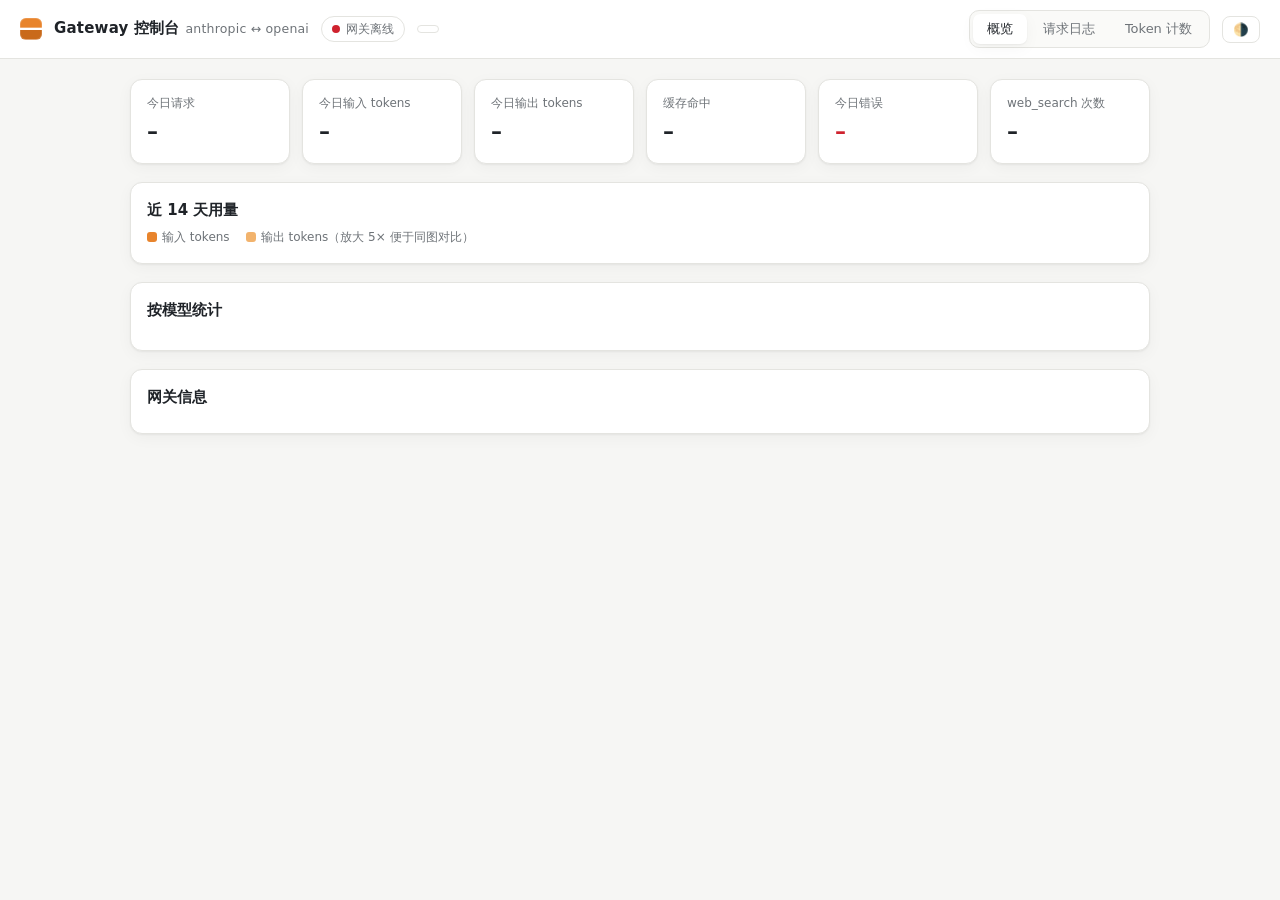
==== ui/index.html @ 0e2ee8fe "claude-openai-gateway: Anthropic/OpenAI protocol gateway with WebUI console" ====
<!doctype html>
<html lang="zh-CN">
<head>
<meta charset="utf-8">
<meta name="viewport" content="width=device-width, initial-scale=1">
<title>Gateway 控制台</title>
<link rel="icon" href="data:image/svg+xml,%3Csvg xmlns='http://www.w3.org/2000/svg' viewBox='0 0 32 32'%3E%3Crect x='3' y='6' width='26' height='8' rx='3' fill='%23e8842c'/%3E%3Crect x='3' y='18' width='26' height='8' rx='3' fill='%23c96a1a'/%3E%3Ccircle cx='8' cy='10' r='1.6' fill='%23fff'/%3E%3Ccircle cx='8' cy='22' r='1.6' fill='%23fff'/%3E%3C/svg%3E">
<style>
  :root {
    --bg: #f6f6f4; --panel: #ffffff; --panel2: #fafaf8; --line: #e4e4e0;
    --text: #1f2328; --muted: #6e7378; --accent: #e8842c; --accent-soft: #fdf1e4;
    --ok: #2da44e; --err: #cf222e; --bar1: #e8842c; --bar2: #f2b36d;
    --shadow: 0 1px 2px rgba(0,0,0,.05), 0 4px 16px rgba(0,0,0,.04);
    --radius: 12px; --mono: ui-monospace, 'Cascadia Code', Consolas, monospace;
  }
  @media (prefers-color-scheme: dark) {
    :root:not([data-theme="light"]) {
      --bg: #17181a; --panel: #1f2124; --panel2: #242629; --line: #33363a;
      --text: #e8eaed; --muted: #9aa0a6; --accent: #f0953f; --accent-soft: #3a2c1c;
      --ok: #4cc26b; --err: #f47067; --bar1: #f0953f; --bar2: #6b4a25;
      --shadow: 0 1px 2px rgba(0,0,0,.4), 0 4px 16px rgba(0,0,0,.3);
    }
  }
  :root[data-theme="dark"] {
    --bg: #17181a; --panel: #1f2124; --panel2: #242629; --line: #33363a;
    --text: #e8eaed; --muted: #9aa0a6; --accent: #f0953f; --accent-soft: #3a2c1c;
    --ok: #4cc26b; --err: #f47067; --bar1: #f0953f; --bar2: #6b4a25;
    --shadow: 0 1px 2px rgba(0,0,0,.4), 0 4px 16px rgba(0,0,0,.3);
  }
  * { box-sizing: border-box; }
  body {
    margin: 0; background: var(--bg); color: var(--text);
    font: 14px/1.55 system-ui, 'Segoe UI', 'Microsoft YaHei', sans-serif;
    -webkit-font-smoothing: antialiased;
  }
  header.top {
    display: flex; align-items: center; gap: 12px;
    padding: 10px 20px; border-bottom: 1px solid var(--line);
    background: var(--panel); position: sticky; top: 0; z-index: 10;
  }
  .logo { width: 22px; height: 22px; border-radius: 6px; flex: none;
    background:
      linear-gradient(var(--accent) 0 0) 0 0 / 100% 44% no-repeat,
      linear-gradient(#c96a1a 0 0) 0 100% / 100% 44% no-repeat;
    box-shadow: inset 0 0 0 1px rgba(255,255,255,.15);
  }
  .brand { font-weight: 650; font-size: 15px; letter-spacing: .2px; }
  .brand small { color: var(--muted); font-weight: 400; margin-left: 6px; }
  .pill {
    display: inline-flex; align-items: center; gap: 6px;
    font-size: 12px; color: var(--muted);
    border: 1px solid var(--line); border-radius: 99px; padding: 3px 10px;
  }
  .pill .dot { width: 8px; height: 8px; border-radius: 50%; background: var(--err); }
  .pill.up .dot { background: var(--ok); box-shadow: 0 0 0 3px color-mix(in srgb, var(--ok) 20%, transparent); }
  .spacer { flex: 1; }
  button.ghost {
    border: 1px solid var(--line); background: var(--panel); color: var(--text);
    border-radius: 8px; padding: 5px 10px; font-size: 12.5px; cursor: pointer;
  }
  button.ghost:hover { background: var(--panel2); }
  nav.seg {
    display: flex; gap: 2px; background: var(--panel2); border: 1px solid var(--line);
    border-radius: 10px; padding: 3px;
  }
  nav.seg button {
    border: 0; background: transparent; color: var(--muted); font: inherit; font-size: 13px;
    padding: 5px 14px; border-radius: 7px; cursor: pointer;
  }
  nav.seg button.on { background: var(--panel); color: var(--text); box-shadow: var(--shadow); font-weight: 550; }
  main { max-width: 1060px; margin: 0 auto; padding: 20px; }
  section.view { display: none; }
  section.view.on { display: block; }
  h2 { font-size: 15px; margin: 0 0 12px; }
  .cards { display: grid; grid-template-columns: repeat(auto-fit, minmax(150px, 1fr)); gap: 12px; margin-bottom: 18px; }
  .card { background: var(--panel); border: 1px solid var(--line); border-radius: var(--radius); padding: 14px 16px; box-shadow: var(--shadow); }
  .card .k { font-size: 12px; color: var(--muted); }
  .card .v { font-size: 22px; font-weight: 650; margin-top: 2px; font-variant-numeric: tabular-nums; }
  .card .v small { font-size: 12px; color: var(--muted); font-weight: 400; }
  .card.warn .v { color: var(--err); }
  .panel { background: var(--panel); border: 1px solid var(--line); border-radius: var(--radius); padding: 16px; box-shadow: var(--shadow); margin-bottom: 18px; }
  table { width: 100%; border-collapse: collapse; font-size: 13px; }
  th { text-align: left; color: var(--muted); font-weight: 500; font-size: 12px; padding: 6px 8px; border-bottom: 1px solid var(--line); white-space: nowrap; }
  td { padding: 7px 8px; border-bottom: 1px solid color-mix(in srgb, var(--line) 55%, transparent); font-variant-numeric: tabular-nums; vertical-align: middle; }
  tr:last-child td { border-bottom: 0; }
  td.num, th.num { text-align: right; }
  code.mono { font-family: var(--mono); font-size: 12px; }
  .muted { color: var(--muted); }
  .bar-cell { position: relative; min-width: 160px; }
  .bar-cell .bar { height: 6px; border-radius: 4px; background: var(--bar1); opacity: .85; min-width: 2px; }
  .badge { display: inline-block; font-size: 11px; border-radius: 6px; padding: 1px 7px; font-family: var(--mono); }
  .badge.ok { color: var(--ok); background: color-mix(in srgb, var(--ok) 12%, transparent); }
  .badge.err { color: var(--err); background: color-mix(in srgb, var(--err) 12%, transparent); }
  .badge.dim { color: var(--muted); background: var(--panel2); }
  .row { display: flex; align-items: center; gap: 10px; flex-wrap: wrap; margin-bottom: 12px; }
  .row .grow { flex: 1; }
  label.chk { display: inline-flex; align-items: center; gap: 6px; font-size: 12.5px; color: var(--muted); cursor: pointer; }
  select { font: inherit; font-size: 12.5px; background: var(--panel); color: var(--text); border: 1px solid var(--line); border-radius: 8px; padding: 4px 8px; }
  button.danger { border-color: color-mix(in srgb, var(--err) 40%, var(--line)); color: var(--err); }
  textarea {
    width: 100%; min-height: 110px; resize: vertical;
    background: var(--panel2); color: var(--text); border: 1px solid var(--line);
    border-radius: 10px; padding: 10px 12px; font: 13px/1.6 var(--mono);
  }
  textarea:focus { outline: 2px solid color-mix(in srgb, var(--accent) 45%, transparent); border-color: transparent; }
  .fld { margin-bottom: 12px; }
  .fld .cap { font-size: 12.5px; color: var(--muted); margin-bottom: 5px; display: flex; justify-content: space-between; }
  .result { display: flex; gap: 12px; flex-wrap: wrap; margin-top: 4px; }
  .result .card { flex: 1; min-width: 130px; }
  .note { font-size: 12px; color: var(--muted); }
  .empty { color: var(--muted); text-align: center; padding: 28px 0; font-size: 13px; }
  .chart svg { display: block; width: 100%; height: 150px; }
  .legend { display: flex; gap: 16px; font-size: 12px; color: var(--muted); margin-top: 6px; }
  .legend i { display: inline-block; width: 10px; height: 10px; border-radius: 3px; margin-right: 5px; vertical-align: -1px; }
  .spin { display: inline-block; width: 12px; height: 12px; border: 2px solid var(--line); border-top-color: var(--accent); border-radius: 50%; animation: r .8s linear infinite; vertical-align: -2px; }
  @keyframes r { to { transform: rotate(360deg); } }
  .flash { animation: f .5s ease; }
  @keyframes f { from { background: var(--accent-soft); } }
  @media (max-width: 640px) { header.top { flex-wrap: wrap; } main { padding: 12px; } }
</style>
</head>
<body>
<header class="top">
  <span class="logo" aria-hidden="true"></span>
  <span class="brand">Gateway 控制台<small>anthropic ↔ openai</small></span>
  <span class="pill" id="pill"><span class="dot"></span><span id="pillText">连接中…</span></span>
  <span class="pill" id="upstreamPill" title="上游服务" hidden></span>
  <span class="spacer"></span>
  <nav class="seg" id="tabs" aria-label="导航">
    <button data-view="overview" class="on">概览</button>
    <button data-view="logs">请求日志</button>
    <button data-view="counter">Token 计数</button>
  </nav>
  <button class="ghost" id="themeBtn" title="切换主题">🌗</button>
</header>

<main>
  <!-- ================= 概览 ================= -->
  <section class="view on" id="view-overview">
    <div class="cards" id="cards">
      <div class="card"><div class="k">今日请求</div><div class="v" id="c-req">–</div></div>
      <div class="card"><div class="k">今日输入 tokens</div><div class="v" id="c-in">–</div></div>
      <div class="card"><div class="k">今日输出 tokens</div><div class="v" id="c-out">–</div></div>
      <div class="card"><div class="k">缓存命中 <small id="c-cache-sub"></small></div><div class="v" id="c-cache">–</div></div>
      <div class="card warn"><div class="k">今日错误</div><div class="v" id="c-err">–</div></div>
      <div class="card"><div class="k">web_search 次数</div><div class="v" id="c-search">–</div></div>
    </div>

    <div class="panel chart">
      <div class="row" style="margin-bottom:4px">
        <h2 style="margin:0">近 14 天用量</h2>
        <span class="grow"></span>
        <span class="note" id="winNote"></span>
      </div>
      <div id="chart"></div>
      <div class="legend">
        <span><i style="background:var(--bar1)"></i>输入 tokens</span>
        <span><i style="background:var(--bar2)"></i>输出 tokens（放大 5× 便于同图对比）</span>
      </div>
    </div>

    <div class="panel">
      <h2>按模型统计</h2>
      <div id="modelTable"></div>
    </div>

    <div class="panel">
      <div class="row" style="margin-bottom:0">
        <h2 style="margin:0">网关信息</h2>
        <span class="grow"></span>
        <span class="note" id="uptime"></span>
      </div>
      <p class="note" id="info" style="margin:8px 0 0"></p>
    </div>
  </section>

  <!-- ================= 日志 ================= -->
  <section class="view" id="view-logs">
    <div class="panel">
      <div class="row">
        <h2 style="margin:0">请求日志</h2>
        <span class="note" id="logNote"></span>
        <span class="grow"></span>
        <label class="chk"><input type="checkbox" id="autoRefresh" checked> 自动刷新</label>
        <select id="logLimit" title="条数">
          <option value="50">50 条</option>
          <option value="100" selected>100 条</option>
          <option value="300">300 条</option>
        </select>
        <button class="ghost danger" id="clearBtn">清空日志</button>
      </div>
      <div id="logTable"></div>
    </div>
  </section>

  <!-- ================= Token 计数 ================= -->
  <section class="view" id="view-counter">
    <div class="panel">
      <h2>Token 计数器</h2>
      <p class="note" style="margin-top:-6px">使用网关的 <code class="mono">/v1/messages/count_tokens</code> 估算（中文约 1 字/token，英文约 3.8 字符/token；Claude Code 会把工具 schema 一并计入）。</p>
      <div class="fld">
        <div class="cap"><span>系统提示（可选）</span><span id="sysChars" class="muted"></span></div>
        <textarea id="sysText" placeholder="system prompt…"></textarea>
      </div>
      <div class="fld">
        <div class="cap"><span>对话 / 文本内容</span><span id="msgChars" class="muted"></span></div>
        <textarea id="msgText" placeholder="粘贴要估算的内容…" style="min-height:160px"></textarea>
      </div>
      <div class="result" id="counterResult">
        <div class="card"><div class="k">估算 tokens</div><div class="v" id="t-total">–</div></div>
        <div class="card"><div class="k">字符数</div><div class="v" id="t-chars">–</div></div>
        <div class="card"><div class="k">其中中日韩字符</div><div class="v" id="t-cjk">–</div></div>
        <div class="card"><div class="k">折合英文单词 ≈</div><div class="v" id="t-words">–</div></div>
      </div>
    </div>
  </section>
</main>

<script>
const $ = (s) => document.querySelector(s);
const fmt = (n) => {
  if (n == null) return '–';
  if (n >= 1e8) return (n / 1e8).toFixed(2) + ' 亿';
  if (n >= 1e4) return (n / 1e4).toFixed(1) + ' 万';
  return n.toLocaleString('en-US');
};
const esc = (s) => String(s ?? '').replace(/[&<>"]/g, (c) => ({'&':'&amp;','<':'&lt;','>':'&gt;','"':'&quot;'}[c]));
const escAttr = esc;

// ---- 主题：自动 -> 浅色 -> 深色 循环，记忆在 localStorage ----
const themeBtn = $('#themeBtn');
const THEME_KEY = 'gw-theme';
function applyTheme(t) {
  if (t === 'auto') delete document.documentElement.dataset.theme;
  else document.documentElement.dataset.theme = t;
  themeBtn.textContent = t === 'auto' ? '🌗' : t === 'light' ? '☀️' : '🌙';
  localStorage.setItem(THEME_KEY, t);
}
applyTheme(localStorage.getItem(THEME_KEY) || 'auto');
themeBtn.onclick = () => {
  const cur = localStorage.getItem(THEME_KEY) || 'auto';
  applyTheme(cur === 'auto' ? 'light' : cur === 'light' ? 'dark' : 'auto');
};

// ---- Tab 切换 ----
let activeView = 'overview';
$('#tabs').addEventListener('click', (e) => {
  const btn = e.target.closest('button[data-view]');
  if (!btn) return;
  activeView = btn.dataset.view;
  for (const b of $('#tabs').querySelectorAll('button')) b.classList.toggle('on', b === btn);
  for (const v of document.querySelectorAll('section.view')) v.classList.toggle('on', v.id === 'view-' + activeView);
  refreshAll();
});

// ---- 健康状态 ----
async function pollHealth() {
  try {
    const r = await fetch('/health');
    const h = await r.json();
    $('#pill').classList.add('up');
    $('#pillText').textContent = '网关运行中 · :' + location.port;
    const up = $('#upstreamPill');
    up.hidden = false;
    up.textContent = '上游 ' + String(h.upstream).replace(/^https?:\/\//, '');
    up.title = `上游模型缓存 ${h.upstreamModelsCached} 个 · web_search ${h.webSearch ? '开' : '关'}`;
  } catch {
    $('#pill').classList.remove('up');
    $('#pillText').textContent = '网关离线';
    $('#upstreamPill').hidden = true;
  }
}
setInterval(pollHealth, 10000);
pollHealth();

// ---- 概览 ----
let lastStats = null;
async function loadStats() {
  try {
    const r = await fetch('/admin/stats');
    lastStats = await r.json();
    renderOverview();
  } catch { /* 网关离线时保留旧数据 */ }
}

function renderOverview() {
  const s = lastStats;
  if (!s) return;
  $('#c-req').textContent = fmt(s.today.requests);
  $('#c-in').textContent = fmt(s.today.input);
  $('#c-out').textContent = fmt(s.today.output);
  const cachePct = s.today.input ? Math.round(100 * s.today.cached / s.today.input) : 0;
  $('#c-cache').innerHTML = cachePct + '<small>%</small>';
  $('#c-cache-sub').textContent = fmt(s.today.cached) + ' tok';
  $('#c-err').textContent = fmt(s.today.errors);
  $('#c-search').textContent = fmt(s.today.searches);
  $('#winNote').textContent = `统计窗口：最近 ${s.retentionHours} 小时（窗口内共 ${fmt(s.total.requests)} 次请求）`;
  $('#uptime').textContent = `运行 ${Math.floor(s.uptimeSec / 3600)}h ${Math.floor(s.uptimeSec % 3600 / 60)}m`;
  $('#info').innerHTML =
    `模型路由 default=<code class="mono">${escAttr(s.models.default)}</code> · big=<code class="mono">${escAttr(s.models.big)}</code> · ` +
    `think=<code class="mono">${escAttr(s.models.think)}</code> · 上游 <code class="mono">${escAttr(s.upstream)}</code> · ` +
    `web_search ${s.webSearch ? '开启' : '关闭'}；日志每 ${s.retentionHours} 小时自动清理。`;

  // 按模型表格
  const rows = s.byModel || [];
  const maxTok = Math.max(1, ...rows.map((m) => m.input + m.output));
  $('#modelTable').innerHTML = rows.length ? `<table>
    <thead><tr><th>模型</th><th class="num">请求</th><th class="num">输入 tok</th><th class="num">输出 tok</th><th class="num">错误</th><th style="width:26%">占比</th></tr></thead>
    <tbody>${rows.map((m) => `<tr>
      <td><code class="mono">${escAttr(m.model)}</code></td>
      <td class="num">${fmt(m.requests)}</td>
      <td class="num">${fmt(m.input)}</td>
      <td class="num">${fmt(m.output)}</td>
      <td class="num">${m.errors ? `<span class="badge err">${m.errors}</span>` : '<span class="muted">0</span>'}</td>
      <td class="bar-cell"><div class="bar" style="width:${Math.max(2, 100 * (m.input + m.output) / maxTok).toFixed(1)}%"></div></td>
    </tr>`).join('')}</tbody></table>` : '<div class="empty">还没有请求记录 — 通过 Claude Code / 桌面端发一条消息试试</div>';

  renderChart(s.daily || []);
}

function renderChart(daily) {
  const W = 900, H = 150, padL = 8, padB = 20, gap = 6;
  const n = Math.max(daily.length, 1);
  const bw = (W - padL * 2 - gap * (n - 1)) / n;
  const maxV = Math.max(1, ...daily.map((d) => d.input + d.output * 5));
  let bars = '', labels = '';
  daily.forEach((d, i) => {
    const x = padL + i * (bw + gap);
    const hIn = (d.input / maxV) * (H - padB);
    const hOut = (d.output * 5 / maxV) * (H - padB); // 输出放大 5x
    const yIn = H - padB - hIn, yOut = yIn - hOut;
    if (d.input) bars += `<rect x="${x}" y="${yIn}" width="${bw}" height="${Math.max(hIn, 1)}" rx="2.5" fill="var(--bar1)"><title>${d.day} 输入 ${fmt(d.input)} tok / ${d.requests} 次请求</title></rect>`;
    if (d.output) bars += `<rect x="${x}" y="${yOut}" width="${bw}" height="${Math.max(hOut, 1)}" rx="2.5" fill="var(--bar2)"><title>${d.day} 输出 ${fmt(d.output)} tok</title></rect>`;
    labels += `<text x="${x + bw / 2}" y="${H - 6}" font-size="10" fill="var(--muted)" text-anchor="middle">${d.day.slice(5)}</text>`;
  });
  $('#chart').innerHTML = `<svg viewBox="0 0 ${W} ${H}" preserveAspectRatio="none" style="height:150px">${bars}${labels}</svg>`;
}

// ---- 日志 ----
async function loadLogs() {
  const limit = Number($('#logLimit').value);
  try {
    const r = await fetch('/admin/logs?limit=' + limit);
    const data = await r.json();
    renderLogs(data.entries || [], data.retentionHours);
  } catch { /* ignore */ }
}

function renderLogs(entries, retentionHours) {
  $('#logNote').textContent = `保留 ${retentionHours} 小时 · 显示最近 ${entries.length} 条`;
  if (!entries.length) {
    $('#logTable').innerHTML = '<div class="empty">暂无日志</div>';
    return;
  }
  $('#logTable').innerHTML = `<table>
    <thead><tr><th>时间</th><th>类型</th><th>模型</th><th class="num">输入</th><th class="num">输出</th><th class="num">缓存</th><th class="num">耗时</th><th>状态</th></tr></thead>
    <tbody>${entries.map((e) => {
      const t = new Date(e.ts);
      const time = `${String(t.getHours()).padStart(2, '0')}:${String(t.getMinutes()).padStart(2, '0')}:${String(t.getSeconds()).padStart(2, '0')}`;
      const u = e.usage || {};
      const err = e.status >= 400;
      const status = err
        ? `<span class="badge err" title="${escAttr(e.error || '')}">${e.status}</span>`
        : `<span class="badge ok">200</span>`;
      const model = e.route === 'count_tokens'
        ? '<span class="muted">—</span>'
        : `<code class="mono" title="${escAttr(e.model || '')} → ${escAttr(e.resolved || '')}">${escAttr(shortModel(e.resolved || e.model))}</code>`;
      const tags = [
        e.stream ? '流式' : '非流',
        e.thinking ? 'think' : '',
        e.tools ? `${e.tools} 工具` : '',
        e.searches ? `${e.searches}×搜索` : '',
      ].filter(Boolean).join(' · ');
      return `<tr class="flash">
        <td class="mono" style="font-family:var(--mono);font-size:12px">${time}</td>
        <td><span class="badge dim">${escAttr(e.route || 'messages')}</span></td>
        <td>${model}${tags ? `<div class="muted" style="font-size:11px">${escAttr(tags)}</div>` : ''}</td>
        <td class="num">${fmt(u.in)}</td>
        <td class="num">${fmt(u.out)}</td>
        <td class="num">${u.cached ? fmt(u.cached) : '<span class="muted">0</span>'}</td>
        <td class="num">${e.durationMs != null ? (e.durationMs >= 1000 ? (e.durationMs / 1000).toFixed(1) + 's' : e.durationMs + 'ms') : '–'}</td>
        <td>${status}</td>
      </tr>`;
    }).join('')}</tbody></table>`;
}

function shortModel(id) {
  if (!id) return '';
  return id.length > 34 ? id.slice(0, 16) + '…' + id.slice(-14) : id;
}

$('#clearBtn').onclick = async () => {
  if (!confirm('清空全部请求日志？（内存 + 磁盘文件）')) return;
  await fetch('/admin/logs/clear', { method: 'POST' });
  loadLogs(); loadStats();
};

// ---- Token 计数器 ----
const CJK_RE = /[\u2e80-\u9fff\uf900-\ufaff\uff00-\uffef\u3040-\u30ff\uac00-\ud7af]/g;
let counterTimer = null;
function scheduleCount() {
  clearTimeout(counterTimer);
  counterTimer = setTimeout(countTokens, 350);
  const sys = $('#sysText').value, msg = $('#msgText').value;
  $('#sysChars').textContent = sys.length + ' 字符';
  $('#msgChars').textContent = msg.length + ' 字符';
  const all = sys + msg;
  const cjk = (all.match(CJK_RE) || []).length;
  $('#t-chars').textContent = all.length.toLocaleString();
  $('#t-cjk').textContent = cjk.toLocaleString();
  $('#t-words').textContent = Math.ceil((all.length - cjk) / 5).toLocaleString();
}
async function countTokens() {
  const sys = $('#sysText').value.trim();
  const msg = $('#msgText').value;
  if (!sys && !msg.trim()) { $('#t-total').textContent = '0'; return; }
  try {
    const r = await fetch('/v1/messages/count_tokens', {
      method: 'POST',
      headers: { 'content-type': 'application/json' },
      body: JSON.stringify({
        ...(sys ? { system: sys } : {}),
        messages: [{ role: 'user', content: msg || '.' }],
      }),
    });
    const data = await r.json();
    $('#t-total').textContent = fmt(data.input_tokens);
  } catch { $('#t-total').textContent = '–'; }
}
$('#sysText').addEventListener('input', scheduleCount);
$('#msgText').addEventListener('input', scheduleCount);

// ---- 刷新调度 ----
let refreshTimer = null;
function refreshAll() {
  if (activeView === 'overview') loadStats();
  if (activeView === 'logs') loadLogs();
}
function restartAuto() {
  clearInterval(refreshTimer);
  refreshTimer = setInterval(() => {
    if (document.hidden) return;
    if (activeView === 'logs' && $('#autoRefresh').checked) loadLogs();
    if (activeView === 'overview') loadStats();
  }, 5000);
}
$('#autoRefresh').addEventListener('change', () => $('#autoRefresh').checked && loadLogs());
$('#logLimit').addEventListener('change', loadLogs);

refreshAll();
restartAuto();
</script>
</body>
</html>
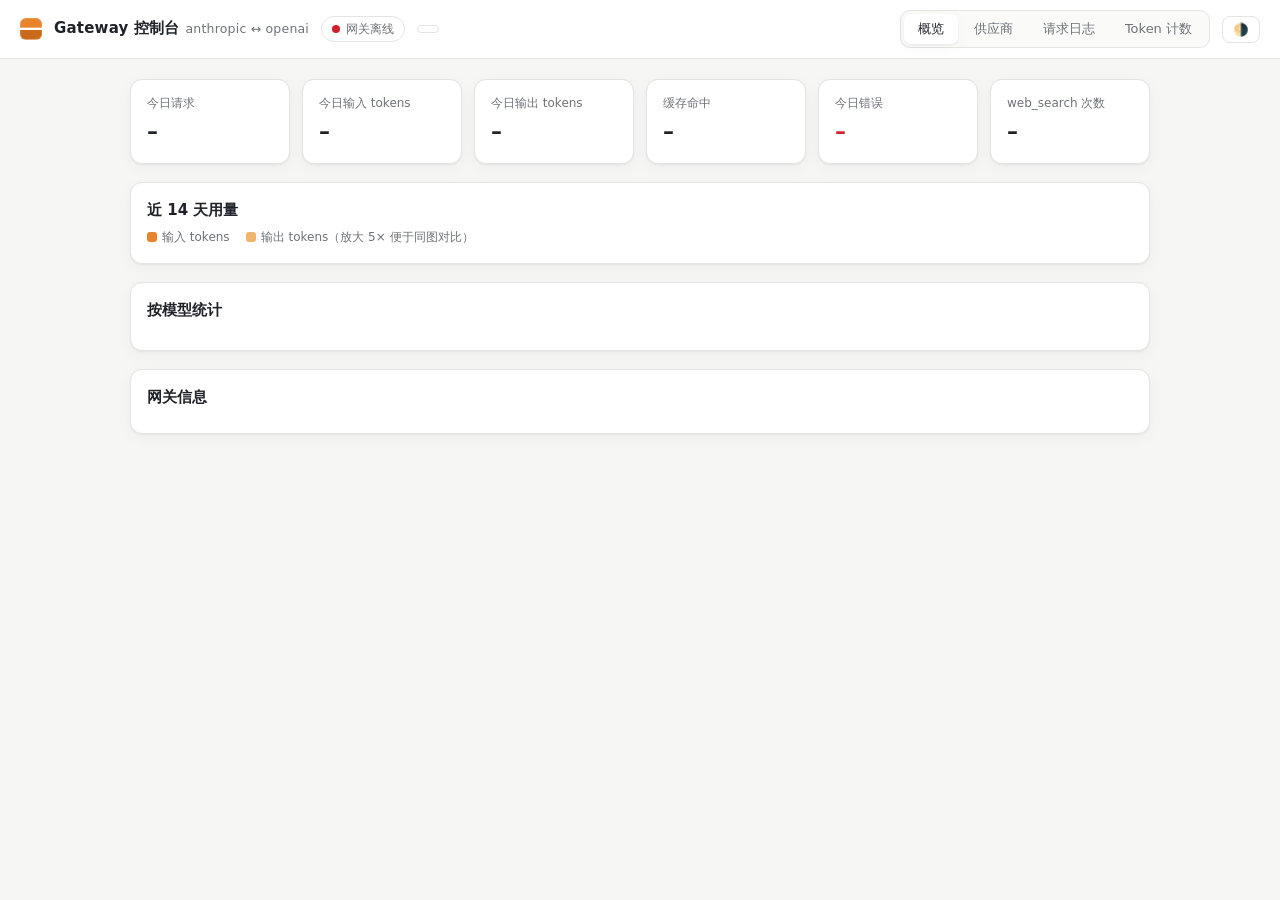
==== commit 038bb229: "feat: add upstream provider management and hot switching" ====
--- a/ui/index.html
+++ b/ui/index.html
@@ -4,6 +4,8 @@
 <meta charset="utf-8">
 <meta name="viewport" content="width=device-width, initial-scale=1">
 <title>Gateway 控制台</title>
+<link rel="stylesheet" href="/ui/providers.css">
+<script defer src="/ui/providers.js"></script>
 <link rel="icon" href="data:image/svg+xml,%3Csvg xmlns='http://www.w3.org/2000/svg' viewBox='0 0 32 32'%3E%3Crect x='3' y='6' width='26' height='8' rx='3' fill='%23e8842c'/%3E%3Crect x='3' y='18' width='26' height='8' rx='3' fill='%23c96a1a'/%3E%3Ccircle cx='8' cy='10' r='1.6' fill='%23fff'/%3E%3Ccircle cx='8' cy='22' r='1.6' fill='%23fff'/%3E%3C/svg%3E">
 <style>
   :root {
@@ -128,6 +130,7 @@
   <span class="spacer"></span>
   <nav class="seg" id="tabs" aria-label="导航">
     <button data-view="overview" class="on">概览</button>
+    <button data-view="providers">供应商</button>
     <button data-view="logs">请求日志</button>
     <button data-view="counter">Token 计数</button>
   </nav>
@@ -135,6 +138,42 @@
 </header>
 
 <main>
+  <section class="view" id="view-providers" aria-label="供应商管理">
+    <div class="row provider-heading">
+      <div class="grow"><h1>上游供应商</h1><p class="muted">连接你的模型服务，随时切换 Claude 使用的上游。</p></div>
+      <button class="ghost primary" id="newProvider" type="button">＋ 添加供应商</button>
+    </div>
+    <p id="providerStatus" class="provider-status" role="status" aria-live="polite"></p>
+    <div class="provider-layout">
+      <div id="providerList" aria-label="已保存的供应商"><div class="empty">正在加载供应商…</div></div>
+      <form class="panel provider-editor" id="providerForm">
+        <fieldset id="providerFields">
+          <div class="row"><h2 class="grow" id="providerEditorTitle">添加供应商</h2><span class="badge dim">OpenAI 兼容</span></div>
+          <div class="fld"><label for="providerName">供应商名称</label><input id="providerName" maxlength="100" required placeholder="例如：我的中转站" autocomplete="off"></div>
+          <div class="fld"><label for="providerUrl">上游 URL</label><input id="providerUrl" type="url" required placeholder="https://api.example.com/v1" autocomplete="off" spellcheck="false" aria-describedby="providerUrlHelp"><p class="note" id="providerUrlHelp">填写 API 基础地址。域名自动补 /v1；自定义路径保留。完整 /chat/completions 地址也可粘贴。</p></div>
+          <div class="fld"><label for="providerKey">API Key</label><input id="providerKey" type="password" placeholder="输入上游 API Key" autocomplete="new-password" spellcheck="false"><label class="chk provider-anonymous"><input id="providerNoKey" type="checkbox">本地服务 / 免密访问</label></div>
+          <div class="row"><button class="ghost" id="discoverModels" type="button">获取模型</button><span class="note" id="modelDiscoveryStatus" role="status">获取后可选择，也可直接填写模型 ID。</span></div>
+          <div class="provider-models">
+            <div class="fld"><label for="providerModelDefault">默认模型 · Sonnet</label><input id="providerModelDefault" list="providerModelOptions" required placeholder="选择或填写模型 ID" autocomplete="off"></div>
+            <div class="fld"><label for="providerModelSmall">轻量模型 · Haiku</label><input id="providerModelSmall" list="providerModelOptions" placeholder="留空使用默认模型" autocomplete="off"></div>
+            <div class="fld"><label for="providerModelBig">主力模型 · Opus</label><input id="providerModelBig" list="providerModelOptions" placeholder="留空使用默认模型" autocomplete="off"></div>
+            <div class="fld"><label for="providerModelThink">思考模型</label><input id="providerModelThink" list="providerModelOptions" placeholder="留空使用默认模型" autocomplete="off"></div>
+          </div>
+          <datalist id="providerModelOptions"></datalist>
+          <p class="note">需要支持 Chat Completions；Claude 编程工具还需要模型支持工具调用。原生 Anthropic / Responses 上游暂未接入。</p>
+          <div class="row provider-actions"><button class="ghost" id="saveProvider" type="submit">保存</button><button class="ghost primary" id="saveActivateProvider" type="submit">保存并启用</button><button class="ghost" id="cancelProvider" type="button">取消编辑</button></div>
+          <p class="note">Key 仅保存在本机 config.json，读取配置时不会回传到页面。编辑时留空保留原 Key。</p>
+        </fieldset>
+      </form>
+    </div>
+    <div class="panel provider-connect">
+      <h2>在 Claude 中使用</h2>
+      <p>Claude Code：生成项目内的专用配置后，从此项目运行 <code class="mono">.\claude.cmd</code>（Windows）或 <code class="mono">sh ./claude</code>（macOS / Linux）。切换供应商后，新请求立即生效。</p>
+      <div class="row"><button class="ghost" id="setupClaude" type="button">生成 Claude Code 专用配置</button><span class="note" id="claudeProfileStatus" role="status"></span></div>
+      <p class="note">此操作写入 claude-profile/settings.json，已有文件会备份为 settings.json.bak。专用配置通过 CLAUDE_CONFIG_DIR 使用。</p>
+      <p class="note">支持自定义推理网关的 Claude 客户端：网关地址 <code class="mono" id="claudeGatewayUrl"></code>；<span id="claudeGatewayAuth"></span>。</p>
+    </div>
+  </section>
   <!-- ================= 概览 ================= -->
   <section class="view on" id="view-overview">
     <div class="cards" id="cards">
@@ -261,7 +300,7 @@
     $('#pill').classList.add('up');
     $('#pillText').textContent = '网关运行中 · :' + location.port;
     const up = $('#upstreamPill');
-    up.hidden = false;
+    up.hidden = !h.upstream;
     up.textContent = '上游 ' + String(h.upstream).replace(/^https?:\/\//, '');
     up.title = `上游模型缓存 ${h.upstreamModelsCached} 个 · web_search ${h.webSearch ? '开' : '关'}`;
   } catch {
@@ -391,7 +430,7 @@
 
 $('#clearBtn').onclick = async () => {
   if (!confirm('清空全部请求日志？（内存 + 磁盘文件）')) return;
-  await fetch('/admin/logs/clear', { method: 'POST' });
+  await fetch('/admin/logs/clear', { method: 'POST', headers: { 'content-type': 'application/json' }, body: '{}' });
   loadLogs(); loadStats();
 };
 
--- a/ui/providers.css
+++ b/ui/providers.css
@@ -0,0 +1,39 @@
+.provider-heading h1 { font-size: 23px; letter-spacing: -.5px; margin: 0 0 5px; }
+.provider-heading p { margin: 0; }
+.provider-heading { margin: 2px 0 18px; }
+.provider-layout { display: grid; grid-template-columns: minmax(240px, .8fr) minmax(0, 1.2fr); gap: 20px; align-items: start; }
+.provider-editor fieldset { padding: 0; margin: 0; border: 0; min-width: 0; }
+.provider-editor input:not([type=checkbox]) { width: 100%; background: var(--panel2); color: var(--text); border: 1px solid var(--line); border-radius: 8px; min-height: 42px; padding: 9px 11px; font: 13px var(--mono); }
+.provider-editor label:not(.chk) { display: block; margin-bottom: 6px; font-size: 13px; }
+.provider-editor input:focus-visible, #view-providers button:focus-visible { outline: 2px solid var(--accent); outline-offset: 3px; }
+.provider-editor .note { margin: 6px 0 12px; }
+.provider-editor .provider-anonymous { margin-top: 9px; }
+.provider-models { display: grid; grid-template-columns: repeat(2, minmax(0, 1fr)); gap: 0 14px; }
+.provider-actions { margin-top: 18px; }
+#view-providers button.ghost { min-height: 40px; padding: 8px 13px; font-size: 13px; transition: background .15s ease; }
+#view-providers .primary { background: var(--accent-soft); border-color: var(--accent); color: var(--text); font-weight: 600; }
+#view-providers button:disabled { opacity: .55; cursor: wait; }
+.provider-card { border: 1px solid var(--line); border-radius: var(--radius); padding: 16px; background: var(--panel); margin-bottom: 12px; overflow-wrap: anywhere; }
+.provider-card.active { border-color: var(--accent); box-shadow: inset 3px 0 var(--accent); }
+.provider-card h2 { margin: 0; font-size: 15px; }
+.provider-card .row:last-child { margin: 14px 0 0; }
+.provider-card p { margin: 8px 0; }
+.provider-card .provider-model-line { font-size: 12px; line-height: 1.8; }
+.provider-status { padding: 0; margin: 0 0 14px; min-height: 22px; overflow-wrap: anywhere; }
+.provider-status.error { color: var(--err); }
+.provider-status.success { color: var(--ok); }
+.provider-connect p { overflow-wrap: anywhere; }
+@media (max-width: 760px) {
+  .provider-layout { grid-template-columns: minmax(0, 1fr); gap: 8px; }
+  .provider-models { grid-template-columns: minmax(0, 1fr); }
+  #view-providers button.ghost { min-height: 44px; }
+  nav.seg { flex-wrap: wrap; }
+  #upstreamPill { max-width: 100%; overflow-wrap: anywhere; }
+}
+@media (max-width: 640px) {
+  header.top { gap: 8px; }
+  header.top .spacer { display: none; }
+  header.top nav.seg { flex: 1; }
+  header.top nav.seg button { padding: 5px 8px; }
+}
+@media (prefers-reduced-motion: reduce) { #view-providers button.ghost { transition: none; } }
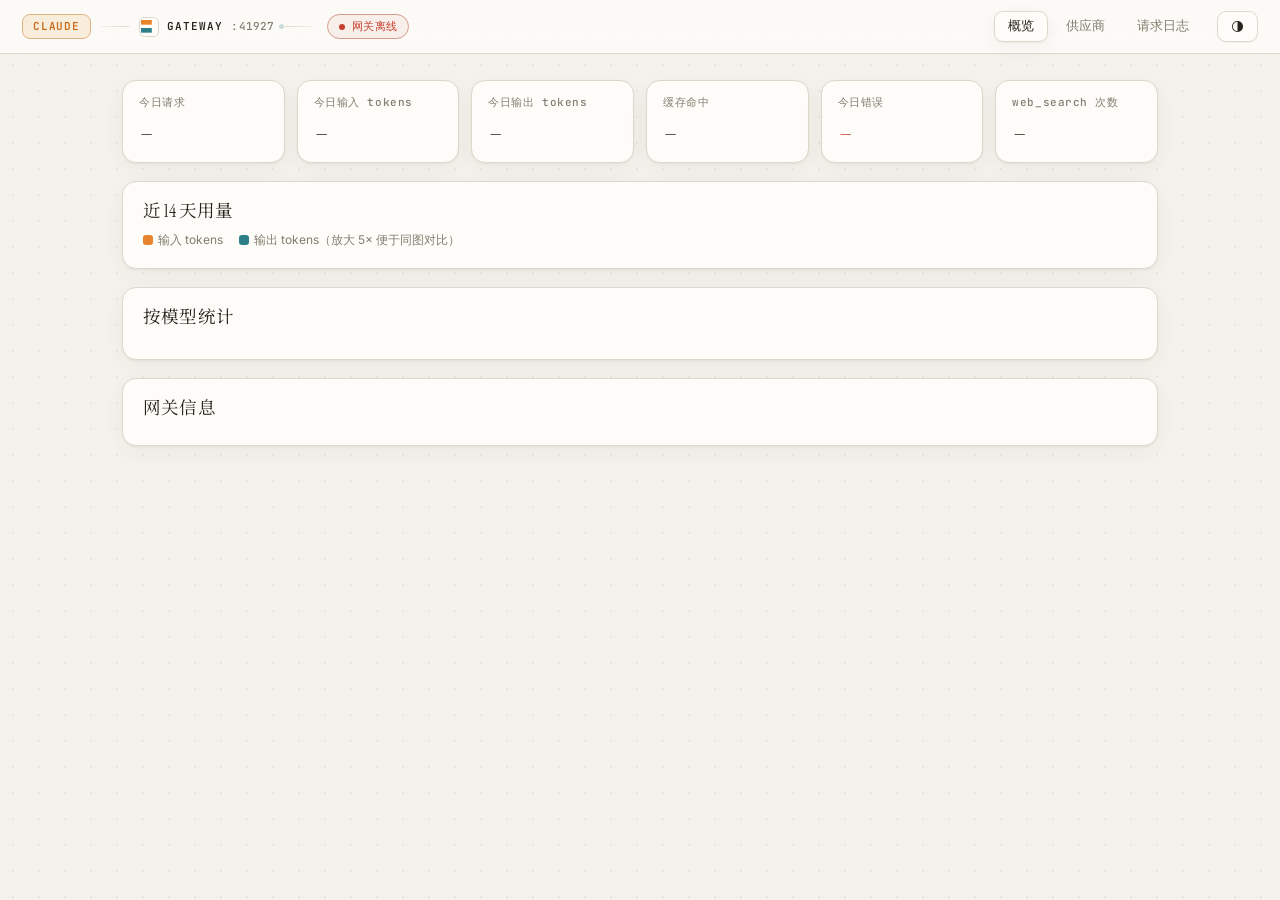
==== commit 79e60364: "feat(ui): redesign console in paper-instrument style, drop token counter page - Header now shows a l" ====
--- a/ui/index.html
+++ b/ui/index.html
@@ -6,135 +6,253 @@
 <title>Gateway 控制台</title>
 <link rel="stylesheet" href="/ui/providers.css">
 <script defer src="/ui/providers.js"></script>
-<link rel="icon" href="data:image/svg+xml,%3Csvg xmlns='http://www.w3.org/2000/svg' viewBox='0 0 32 32'%3E%3Crect x='3' y='6' width='26' height='8' rx='3' fill='%23e8842c'/%3E%3Crect x='3' y='18' width='26' height='8' rx='3' fill='%23c96a1a'/%3E%3Ccircle cx='8' cy='10' r='1.6' fill='%23fff'/%3E%3Ccircle cx='8' cy='22' r='1.6' fill='%23fff'/%3E%3C/svg%3E">
+<link rel="preconnect" href="https://fonts.googleapis.com">
+<link rel="preconnect" href="https://fonts.gstatic.com" crossorigin>
+<link href="https://fonts.googleapis.com/css2?family=Instrument+Serif:ital@0;1&family=Inter:wght@400;500;600&family=JetBrains+Mono:wght@400;500;600&family=Noto+Serif+SC:wght@400;600&display=swap" rel="stylesheet">
+<link rel="icon" href="data:image/svg+xml,%3Csvg xmlns='http://www.w3.org/2000/svg' viewBox='0 0 32 32'%3E%3Crect x='3' y='3' width='26' height='26' rx='7' fill='%2326231c'/%3E%3Crect x='8' y='9' width='16' height='5' rx='2.5' fill='%23e8842c'/%3E%3Crect x='8' y='18' width='16' height='5' rx='2.5' fill='%232d7f8a'/%3E%3C/svg%3E">
 <style>
+  /* ---- 设计令牌：纸面仪器风。橙 = Claude 侧（输入），钢青 = 上游侧（输出） ---- */
   :root {
-    --bg: #f6f6f4; --panel: #ffffff; --panel2: #fafaf8; --line: #e4e4e0;
-    --text: #1f2328; --muted: #6e7378; --accent: #e8842c; --accent-soft: #fdf1e4;
-    --ok: #2da44e; --err: #cf222e; --bar1: #e8842c; --bar2: #f2b36d;
-    --shadow: 0 1px 2px rgba(0,0,0,.05), 0 4px 16px rgba(0,0,0,.04);
-    --radius: 12px; --mono: ui-monospace, 'Cascadia Code', Consolas, monospace;
+    --bg: #f4f2ec; --panel: #fdfcf8; --panel2: #efede5; --line: #ddd8cb;
+    --line-soft: color-mix(in srgb, var(--line) 55%, transparent);
+    --text: #26231c; --muted: #837d6f;
+    --accent: #e8842c; --accent-deep: #c96a1a; --accent-soft: #f8ecda; --accent-contrast: #fff;
+    --teal: #2d7f8a; --teal-soft: #e3eef0;
+    --ok: #35855a; --err: #c4402f;
+    --bar1: #e8842c; --bar2: #2d7f8a;
+    --shadow: 0 1px 2px rgba(64,52,30,.06), 0 6px 22px rgba(64,52,30,.05);
+    --radius: 14px;
+    --mono: 'JetBrains Mono', ui-monospace, 'Cascadia Code', Consolas, monospace;
+    --sans: 'Inter', 'Segoe UI', 'Microsoft YaHei', system-ui, sans-serif;
+    --display: 'Instrument Serif', 'Noto Serif SC', 'Songti SC', SimSun, serif;
   }
   @media (prefers-color-scheme: dark) {
     :root:not([data-theme="light"]) {
-      --bg: #17181a; --panel: #1f2124; --panel2: #242629; --line: #33363a;
-      --text: #e8eaed; --muted: #9aa0a6; --accent: #f0953f; --accent-soft: #3a2c1c;
-      --ok: #4cc26b; --err: #f47067; --bar1: #f0953f; --bar2: #6b4a25;
-      --shadow: 0 1px 2px rgba(0,0,0,.4), 0 4px 16px rgba(0,0,0,.3);
+      --bg: #141518; --panel: #1c1e22; --panel2: #24262c; --line: #363a41;
+      --line-soft: color-mix(in srgb, var(--line) 55%, transparent);
+      --text: #e7e5df; --muted: #938f85;
+      --accent: #f0953f; --accent-deep: #e8842c; --accent-soft: #372813; --accent-contrast: #241505;
+      --teal: #55abb8; --teal-soft: #16323a;
+      --ok: #5cb97e; --err: #ee6f5c;
+      --bar1: #f0953f; --bar2: #55abb8;
+      --shadow: 0 1px 2px rgba(0,0,0,.5), 0 8px 24px rgba(0,0,0,.35);
     }
   }
   :root[data-theme="dark"] {
-    --bg: #17181a; --panel: #1f2124; --panel2: #242629; --line: #33363a;
-    --text: #e8eaed; --muted: #9aa0a6; --accent: #f0953f; --accent-soft: #3a2c1c;
-    --ok: #4cc26b; --err: #f47067; --bar1: #f0953f; --bar2: #6b4a25;
-    --shadow: 0 1px 2px rgba(0,0,0,.4), 0 4px 16px rgba(0,0,0,.3);
+    --bg: #141518; --panel: #1c1e22; --panel2: #24262c; --line: #363a41;
+    --line-soft: color-mix(in srgb, var(--line) 55%, transparent);
+    --text: #e7e5df; --muted: #938f85;
+    --accent: #f0953f; --accent-deep: #e8842c; --accent-soft: #372813; --accent-contrast: #241505;
+    --teal: #55abb8; --teal-soft: #16323a;
+    --ok: #5cb97e; --err: #ee6f5c;
+    --bar1: #f0953f; --bar2: #55abb8;
+    --shadow: 0 1px 2px rgba(0,0,0,.5), 0 8px 24px rgba(0,0,0,.35);
   }
   * { box-sizing: border-box; }
+  [hidden] { display: none !important; }
   body {
-    margin: 0; background: var(--bg); color: var(--text);
-    font: 14px/1.55 system-ui, 'Segoe UI', 'Microsoft YaHei', sans-serif;
+    margin: 0; color: var(--text);
+    font: 14px/1.55 var(--sans);
+    background:
+      radial-gradient(color-mix(in srgb, var(--text) 6%, transparent) 1px, transparent 1.4px) 0 0 / 26px 26px,
+      var(--bg);
     -webkit-font-smoothing: antialiased;
   }
+
+  /* ---- 头部：活的协议链路 claude → gateway → 上游 ---- */
   header.top {
-    display: flex; align-items: center; gap: 12px;
-    padding: 10px 20px; border-bottom: 1px solid var(--line);
-    background: var(--panel); position: sticky; top: 0; z-index: 10;
-  }
-  .logo { width: 22px; height: 22px; border-radius: 6px; flex: none;
+    display: flex; align-items: center; gap: 14px; flex-wrap: wrap;
+    padding: 11px 22px; border-bottom: 1px solid var(--line);
+    background: color-mix(in srgb, var(--panel) 86%, transparent);
+    backdrop-filter: blur(10px); -webkit-backdrop-filter: blur(10px);
+    position: sticky; top: 0; z-index: 10;
+  }
+  .chain { display: flex; align-items: center; gap: 10px; min-width: 0; }
+  .endpoint {
+    display: inline-flex; align-items: center; gap: 6px;
+    font: 600 11px/1 var(--mono); letter-spacing: .07em; text-transform: uppercase;
+    color: var(--muted); border: 1px solid var(--line); background: var(--panel);
+    border-radius: 8px; padding: 6px 10px; white-space: nowrap;
+  }
+  .ep-claude { color: var(--accent-deep); border-color: color-mix(in srgb, var(--accent) 45%, var(--line)); background: var(--accent-soft); }
+  .ep-upstream { color: var(--teal); border-color: color-mix(in srgb, var(--teal) 45%, var(--line)); background: var(--teal-soft); text-transform: none; letter-spacing: .02em; max-width: 200px; overflow: hidden; text-overflow: ellipsis; }
+  .wire { position: relative; width: 28px; height: 1px; flex: none;
+    background: linear-gradient(90deg, color-mix(in srgb, var(--line) 30%, transparent), var(--line));
+  }
+  .wire i { position: absolute; top: -2px; left: -6px; width: 5px; height: 5px; border-radius: 50%;
+    background: var(--accent); opacity: 0; animation: flow 1.7s linear infinite;
+  }
+  .wire.link-up { background: linear-gradient(90deg, var(--line), color-mix(in srgb, var(--line) 30%, transparent)); }
+  .wire.link-up i { background: var(--teal); animation-delay: .85s; }
+  @keyframes flow { 0% { left: -6px; opacity: 0; } 18% { opacity: 1; } 82% { opacity: 1; } 100% { left: calc(100% + 1px); opacity: 0; } }
+  .chain:has(#pill:not(.up)) .wire i { animation-play-state: paused; opacity: .25; }
+  .chain:has(#upstreamPill[hidden]) .link-up i { animation-play-state: paused; opacity: .25; }
+  .gw-node { display: inline-flex; align-items: center; gap: 8px;
+    font: 600 11px/1 var(--mono); letter-spacing: .1em; text-transform: uppercase; white-space: nowrap;
+  }
+  .gw-node b { color: var(--muted); font-weight: 500; letter-spacing: .02em; }
+  .logo { width: 20px; height: 20px; border-radius: 5px; flex: none; border: 1px solid var(--line);
     background:
-      linear-gradient(var(--accent) 0 0) 0 0 / 100% 44% no-repeat,
-      linear-gradient(#c96a1a 0 0) 0 100% / 100% 44% no-repeat;
-    box-shadow: inset 0 0 0 1px rgba(255,255,255,.15);
-  }
-  .brand { font-weight: 650; font-size: 15px; letter-spacing: .2px; }
-  .brand small { color: var(--muted); font-weight: 400; margin-left: 6px; }
+      linear-gradient(var(--accent) 0 0) 20% 22% / 60% 26% no-repeat,
+      linear-gradient(var(--teal) 0 0) 20% 78% / 60% 26% no-repeat,
+      var(--panel);
+  }
   .pill {
-    display: inline-flex; align-items: center; gap: 6px;
-    font-size: 12px; color: var(--muted);
-    border: 1px solid var(--line); border-radius: 99px; padding: 3px 10px;
-  }
-  .pill .dot { width: 8px; height: 8px; border-radius: 50%; background: var(--err); }
-  .pill.up .dot { background: var(--ok); box-shadow: 0 0 0 3px color-mix(in srgb, var(--ok) 20%, transparent); }
+    display: inline-flex; align-items: center; gap: 7px;
+    font: 500 11px/1 var(--mono); letter-spacing: .04em;
+    color: var(--err); border: 1px solid color-mix(in srgb, var(--err) 40%, var(--line));
+    background: color-mix(in srgb, var(--err) 7%, var(--panel));
+    border-radius: 99px; padding: 6px 11px; white-space: nowrap;
+  }
+  .pill .dot { width: 6px; height: 6px; border-radius: 50%; background: currentColor; flex: none; }
+  .pill.up { color: var(--ok); border-color: color-mix(in srgb, var(--ok) 40%, var(--line));
+    background: color-mix(in srgb, var(--ok) 7%, var(--panel));
+  }
+  .pill.up .dot { animation: breathe 2.6s ease-in-out infinite; }
+  @keyframes breathe { 50% { box-shadow: 0 0 0 4px color-mix(in srgb, currentColor 18%, transparent); } }
   .spacer { flex: 1; }
+  .top-actions { display: flex; align-items: center; gap: 8px; }
+
   button.ghost {
     border: 1px solid var(--line); background: var(--panel); color: var(--text);
-    border-radius: 8px; padding: 5px 10px; font-size: 12.5px; cursor: pointer;
-  }
-  button.ghost:hover { background: var(--panel2); }
-  nav.seg {
-    display: flex; gap: 2px; background: var(--panel2); border: 1px solid var(--line);
-    border-radius: 10px; padding: 3px;
-  }
+    border-radius: 9px; padding: 7px 13px; font: 500 12.5px var(--sans); cursor: pointer;
+    box-shadow: 0 1px 0 color-mix(in srgb, var(--text) 5%, transparent);
+    transition: border-color .15s ease, background .15s ease, transform .06s ease;
+  }
+  button.ghost:hover { border-color: color-mix(in srgb, var(--text) 28%, var(--line)); background: var(--panel2); }
+  button.ghost:active { transform: translateY(1px); }
+  button.ghost:focus-visible { outline: 2px solid var(--accent); outline-offset: 2px; }
+
+  nav.seg { display: flex; gap: 4px; flex-wrap: wrap; }
   nav.seg button {
-    border: 0; background: transparent; color: var(--muted); font: inherit; font-size: 13px;
-    padding: 5px 14px; border-radius: 7px; cursor: pointer;
-  }
-  nav.seg button.on { background: var(--panel); color: var(--text); box-shadow: var(--shadow); font-weight: 550; }
-  main { max-width: 1060px; margin: 0 auto; padding: 20px; }
+    border: 1px solid transparent; background: transparent; color: var(--muted);
+    font: 500 12.5px var(--sans); padding: 6px 13px; border-radius: 9px; cursor: pointer;
+    transition: color .12s ease;
+  }
+  nav.seg button:hover { color: var(--text); }
+  nav.seg button:focus-visible { outline: 2px solid var(--accent); outline-offset: 2px; }
+  nav.seg button.on { background: var(--panel); color: var(--text); border-color: var(--line); box-shadow: var(--shadow); font-weight: 550; }
+
+  main { max-width: 1080px; margin: 0 auto; padding: 26px 22px 56px; }
   section.view { display: none; }
   section.view.on { display: block; }
-  h2 { font-size: 15px; margin: 0 0 12px; }
-  .cards { display: grid; grid-template-columns: repeat(auto-fit, minmax(150px, 1fr)); gap: 12px; margin-bottom: 18px; }
-  .card { background: var(--panel); border: 1px solid var(--line); border-radius: var(--radius); padding: 14px 16px; box-shadow: var(--shadow); }
-  .card .k { font-size: 12px; color: var(--muted); }
-  .card .v { font-size: 22px; font-weight: 650; margin-top: 2px; font-variant-numeric: tabular-nums; }
-  .card .v small { font-size: 12px; color: var(--muted); font-weight: 400; }
+  h2 { font: 400 17.5px/1.3 var(--display); letter-spacing: .01em; margin: 0 0 12px; }
+
+  /* ---- 统计卡：衬线大数字 ---- */
+  .cards { display: grid; grid-template-columns: repeat(auto-fit, minmax(155px, 1fr)); gap: 12px; margin-bottom: 18px; }
+  .card {
+    background: var(--panel); border: 1px solid var(--line); border-radius: var(--radius);
+    padding: 14px 16px 12px; box-shadow: var(--shadow);
+  }
+  .card .k { font: 500 11px/1.45 var(--mono); letter-spacing: .05em; color: var(--muted); }
+  .card .v { font: 400 30px/1.15 var(--display); margin-top: 5px; letter-spacing: .01em; }
+  .card .v small { font: 400 12.5px var(--sans); color: var(--muted); letter-spacing: 0; }
   .card.warn .v { color: var(--err); }
-  .panel { background: var(--panel); border: 1px solid var(--line); border-radius: var(--radius); padding: 16px; box-shadow: var(--shadow); margin-bottom: 18px; }
+
+  .panel { background: var(--panel); border: 1px solid var(--line); border-radius: var(--radius);
+    padding: 18px 20px; box-shadow: var(--shadow); margin-bottom: 18px;
+  }
+
   table { width: 100%; border-collapse: collapse; font-size: 13px; }
-  th { text-align: left; color: var(--muted); font-weight: 500; font-size: 12px; padding: 6px 8px; border-bottom: 1px solid var(--line); white-space: nowrap; }
-  td { padding: 7px 8px; border-bottom: 1px solid color-mix(in srgb, var(--line) 55%, transparent); font-variant-numeric: tabular-nums; vertical-align: middle; }
+  th { text-align: left; color: var(--muted); font: 500 10.5px var(--mono);
+    letter-spacing: .08em; text-transform: uppercase; padding: 6px 8px;
+    border-bottom: 1px solid var(--line); white-space: nowrap;
+  }
+  td { padding: 7px 8px; border-bottom: 1px solid var(--line-soft);
+    font-variant-numeric: tabular-nums; vertical-align: middle;
+  }
   tr:last-child td { border-bottom: 0; }
+  tbody tr { transition: background .12s ease; }
+  tbody tr:hover { background: color-mix(in srgb, var(--text) 3%, transparent); }
   td.num, th.num { text-align: right; }
-  code.mono { font-family: var(--mono); font-size: 12px; }
+  code.mono { font-family: var(--mono); font-size: 12px; background: var(--panel2);
+    border: 1px solid var(--line-soft); border-radius: 5px; padding: 1px 5px;
+  }
   .muted { color: var(--muted); }
   .bar-cell { position: relative; min-width: 160px; }
-  .bar-cell .bar { height: 6px; border-radius: 4px; background: var(--bar1); opacity: .85; min-width: 2px; }
-  .badge { display: inline-block; font-size: 11px; border-radius: 6px; padding: 1px 7px; font-family: var(--mono); }
-  .badge.ok { color: var(--ok); background: color-mix(in srgb, var(--ok) 12%, transparent); }
-  .badge.err { color: var(--err); background: color-mix(in srgb, var(--err) 12%, transparent); }
-  .badge.dim { color: var(--muted); background: var(--panel2); }
+  .bar-cell .bar { height: 6px; border-radius: 4px; background: linear-gradient(90deg, var(--bar1), color-mix(in srgb, var(--bar1) 55%, transparent)); min-width: 2px; }
+  .badge { display: inline-block; font: 500 10.5px var(--mono); letter-spacing: .03em;
+    border: 1px solid transparent; border-radius: 99px; padding: 2px 8px;
+  }
+  .badge.ok { color: var(--ok); background: color-mix(in srgb, var(--ok) 10%, transparent); border-color: color-mix(in srgb, var(--ok) 32%, transparent); }
+  .badge.err { color: var(--err); background: color-mix(in srgb, var(--err) 10%, transparent); border-color: color-mix(in srgb, var(--err) 32%, transparent); }
+  .badge.dim { color: var(--muted); background: var(--panel2); border-color: var(--line-soft); }
+
   .row { display: flex; align-items: center; gap: 10px; flex-wrap: wrap; margin-bottom: 12px; }
   .row .grow { flex: 1; }
   label.chk { display: inline-flex; align-items: center; gap: 6px; font-size: 12.5px; color: var(--muted); cursor: pointer; }
-  select { font: inherit; font-size: 12.5px; background: var(--panel); color: var(--text); border: 1px solid var(--line); border-radius: 8px; padding: 4px 8px; }
+  select { font: inherit; font-size: 12.5px; background: var(--panel); color: var(--text);
+    border: 1px solid var(--line); border-radius: 8px; padding: 4px 8px; cursor: pointer;
+  }
   button.danger { border-color: color-mix(in srgb, var(--err) 40%, var(--line)); color: var(--err); }
+  button.danger:hover { border-color: var(--err); background: color-mix(in srgb, var(--err) 7%, var(--panel)); }
   textarea {
     width: 100%; min-height: 110px; resize: vertical;
-    background: var(--panel2); color: var(--text); border: 1px solid var(--line);
+    background: var(--bg); color: var(--text); border: 1px solid var(--line);
     border-radius: 10px; padding: 10px 12px; font: 13px/1.6 var(--mono);
   }
-  textarea:focus { outline: 2px solid color-mix(in srgb, var(--accent) 45%, transparent); border-color: transparent; }
+  textarea::placeholder { color: color-mix(in srgb, var(--muted) 70%, transparent); }
+  textarea:focus { outline: 2px solid color-mix(in srgb, var(--accent) 50%, transparent); border-color: transparent; }
   .fld { margin-bottom: 12px; }
-  .fld .cap { font-size: 12.5px; color: var(--muted); margin-bottom: 5px; display: flex; justify-content: space-between; }
+  .fld .cap { font: 500 12px var(--mono); letter-spacing: .04em; color: var(--muted); margin-bottom: 5px; display: flex; justify-content: space-between; }
   .result { display: flex; gap: 12px; flex-wrap: wrap; margin-top: 4px; }
   .result .card { flex: 1; min-width: 130px; }
   .note { font-size: 12px; color: var(--muted); }
   .empty { color: var(--muted); text-align: center; padding: 28px 0; font-size: 13px; }
+
   .chart svg { display: block; width: 100%; height: 150px; }
-  .legend { display: flex; gap: 16px; font-size: 12px; color: var(--muted); margin-top: 6px; }
+  .legend { display: flex; gap: 16px; font-size: 12px; color: var(--muted); margin-top: 8px; }
   .legend i { display: inline-block; width: 10px; height: 10px; border-radius: 3px; margin-right: 5px; vertical-align: -1px; }
-  .spin { display: inline-block; width: 12px; height: 12px; border: 2px solid var(--line); border-top-color: var(--accent); border-radius: 50%; animation: r .8s linear infinite; vertical-align: -2px; }
+
+  .spin { display: inline-block; width: 12px; height: 12px; border: 2px solid var(--line);
+    border-top-color: var(--accent); border-radius: 50%; animation: r .8s linear infinite; vertical-align: -2px;
+  }
   @keyframes r { to { transform: rotate(360deg); } }
-  .flash { animation: f .5s ease; }
-  @keyframes f { from { background: var(--accent-soft); } }
-  @media (max-width: 640px) { header.top { flex-wrap: wrap; } main { padding: 12px; } }
+  .flash { animation: f .6s ease; }
+  @keyframes f { from { background: color-mix(in srgb, var(--accent) 10%, transparent); } }
+
+  @media (max-width: 640px) {
+    header.top { padding: 10px 14px; gap: 8px; }
+    header.top .spacer { display: none; }
+    header.top .chain { order: 1; flex: 1; min-width: 0; }
+    header.top .top-actions { order: 2; }
+    header.top .pill { display: none; } /* 移动端链路呼吸灯已表达在线状态 */
+    header.top nav.seg { order: 3; flex-basis: 100%; justify-content: stretch; }
+    header.top nav.seg button { flex: 1; text-align: center; padding: 6px 4px; }
+    .ep-upstream { flex: 1; min-width: 0; justify-content: flex-start; }
+    .chain .wire { width: 12px; }
+    /* 手机上收起节点文字：claude → ▣ → 上游地址 */
+    .gw-node { font-size: 0; gap: 0; }
+    .gw-node .logo { width: 18px; height: 18px; }
+    .endpoint.ep-claude { padding: 6px 8px; }
+    main { padding: 14px 14px 40px; }
+    .panel { padding: 14px 14px; }
+  }
+  @media (prefers-reduced-motion: reduce) {
+    .wire i, .pill.up .dot, .spin, .flash { animation: none !important; }
+    button.ghost, tbody tr { transition: none; }
+  }
 </style>
 </head>
 <body>
 <header class="top">
-  <span class="logo" aria-hidden="true"></span>
-  <span class="brand">Gateway 控制台<small>anthropic ↔ openai</small></span>
+  <div class="chain" aria-label="请求链路：Claude 经网关到上游">
+    <span class="endpoint ep-claude">claude</span>
+    <span class="wire" aria-hidden="true"><i></i></span>
+    <span class="gw-node"><span class="logo" aria-hidden="true"></span>gateway<b id="gwPort">:8787</b></span>
+    <span class="wire link-up" aria-hidden="true"><i></i></span>
+    <span class="endpoint ep-upstream" id="upstreamPill" hidden></span>
+  </div>
   <span class="pill" id="pill"><span class="dot"></span><span id="pillText">连接中…</span></span>
-  <span class="pill" id="upstreamPill" title="上游服务" hidden></span>
   <span class="spacer"></span>
   <nav class="seg" id="tabs" aria-label="导航">
     <button data-view="overview" class="on">概览</button>
     <button data-view="providers">供应商</button>
     <button data-view="logs">请求日志</button>
-    <button data-view="counter">Token 计数</button>
   </nav>
-  <button class="ghost" id="themeBtn" title="切换主题">🌗</button>
+  <div class="top-actions">
+    <button class="ghost" id="themeBtn" title="切换主题">🌗</button>
+  </div>
 </header>
 
 <main>
@@ -177,12 +295,12 @@
   <!-- ================= 概览 ================= -->
   <section class="view on" id="view-overview">
     <div class="cards" id="cards">
-      <div class="card"><div class="k">今日请求</div><div class="v" id="c-req">–</div></div>
-      <div class="card"><div class="k">今日输入 tokens</div><div class="v" id="c-in">–</div></div>
-      <div class="card"><div class="k">今日输出 tokens</div><div class="v" id="c-out">–</div></div>
-      <div class="card"><div class="k">缓存命中 <small id="c-cache-sub"></small></div><div class="v" id="c-cache">–</div></div>
-      <div class="card warn"><div class="k">今日错误</div><div class="v" id="c-err">–</div></div>
-      <div class="card"><div class="k">web_search 次数</div><div class="v" id="c-search">–</div></div>
+      <div class="card k-req"><div class="k">今日请求</div><div class="v" id="c-req">–</div></div>
+      <div class="card k-in"><div class="k">今日输入 tokens</div><div class="v" id="c-in">–</div></div>
+      <div class="card k-out"><div class="k">今日输出 tokens</div><div class="v" id="c-out">–</div></div>
+      <div class="card k-cache"><div class="k">缓存命中 <small id="c-cache-sub"></small></div><div class="v" id="c-cache">–</div></div>
+      <div class="card warn k-err"><div class="k">今日错误</div><div class="v" id="c-err">–</div></div>
+      <div class="card k-search"><div class="k">web_search 次数</div><div class="v" id="c-search">–</div></div>
     </div>
 
     <div class="panel chart">
@@ -231,28 +349,6 @@
       <div id="logTable"></div>
     </div>
   </section>
-
-  <!-- ================= Token 计数 ================= -->
-  <section class="view" id="view-counter">
-    <div class="panel">
-      <h2>Token 计数器</h2>
-      <p class="note" style="margin-top:-6px">使用网关的 <code class="mono">/v1/messages/count_tokens</code> 估算（中文约 1 字/token，英文约 3.8 字符/token；Claude Code 会把工具 schema 一并计入）。</p>
-      <div class="fld">
-        <div class="cap"><span>系统提示（可选）</span><span id="sysChars" class="muted"></span></div>
-        <textarea id="sysText" placeholder="system prompt…"></textarea>
-      </div>
-      <div class="fld">
-        <div class="cap"><span>对话 / 文本内容</span><span id="msgChars" class="muted"></span></div>
-        <textarea id="msgText" placeholder="粘贴要估算的内容…" style="min-height:160px"></textarea>
-      </div>
-      <div class="result" id="counterResult">
-        <div class="card"><div class="k">估算 tokens</div><div class="v" id="t-total">–</div></div>
-        <div class="card"><div class="k">字符数</div><div class="v" id="t-chars">–</div></div>
-        <div class="card"><div class="k">其中中日韩字符</div><div class="v" id="t-cjk">–</div></div>
-        <div class="card"><div class="k">折合英文单词 ≈</div><div class="v" id="t-words">–</div></div>
-      </div>
-    </div>
-  </section>
 </main>
 
 <script>
@@ -265,6 +361,7 @@
 };
 const esc = (s) => String(s ?? '').replace(/[&<>"]/g, (c) => ({'&':'&amp;','<':'&lt;','>':'&gt;','"':'&quot;'}[c]));
 const escAttr = esc;
+$('#gwPort').textContent = ':' + (location.port || '8787');
 
 // ---- 主题：自动 -> 浅色 -> 深色 循环，记忆在 localStorage ----
 const themeBtn = $('#themeBtn');
@@ -298,7 +395,7 @@
     const r = await fetch('/health');
     const h = await r.json();
     $('#pill').classList.add('up');
-    $('#pillText').textContent = '网关运行中 · :' + location.port;
+    $('#pillText').textContent = '网关运行中';
     const up = $('#upstreamPill');
     up.hidden = !h.upstream;
     up.textContent = '上游 ' + String(h.upstream).replace(/^https?:\/\//, '');
@@ -358,19 +455,22 @@
 }
 
 function renderChart(daily) {
-  const W = 900, H = 150, padL = 8, padB = 20, gap = 6;
+  const W = 900, H = 150, padL = 8, padB = 20, gap = 6, BW_MAX = 72;
   const n = Math.max(daily.length, 1);
-  const bw = (W - padL * 2 - gap * (n - 1)) / n;
+  // 柱宽封顶：天数少时靠左排，不留单根巨柱
+  const slot = Math.min((W - padL * 2 - gap * (n - 1)) / n, BW_MAX);
+  const span = n * slot + (n - 1) * gap;
+  const x0 = padL; // 靠左布局
   const maxV = Math.max(1, ...daily.map((d) => d.input + d.output * 5));
   let bars = '', labels = '';
   daily.forEach((d, i) => {
-    const x = padL + i * (bw + gap);
+    const x = x0 + i * (slot + gap);
     const hIn = (d.input / maxV) * (H - padB);
     const hOut = (d.output * 5 / maxV) * (H - padB); // 输出放大 5x
     const yIn = H - padB - hIn, yOut = yIn - hOut;
-    if (d.input) bars += `<rect x="${x}" y="${yIn}" width="${bw}" height="${Math.max(hIn, 1)}" rx="2.5" fill="var(--bar1)"><title>${d.day} 输入 ${fmt(d.input)} tok / ${d.requests} 次请求</title></rect>`;
-    if (d.output) bars += `<rect x="${x}" y="${yOut}" width="${bw}" height="${Math.max(hOut, 1)}" rx="2.5" fill="var(--bar2)"><title>${d.day} 输出 ${fmt(d.output)} tok</title></rect>`;
-    labels += `<text x="${x + bw / 2}" y="${H - 6}" font-size="10" fill="var(--muted)" text-anchor="middle">${d.day.slice(5)}</text>`;
+    if (d.input) bars += `<rect x="${x}" y="${yIn}" width="${slot}" height="${Math.max(hIn, 1)}" rx="2.5" fill="var(--bar1)"><title>${d.day} 输入 ${fmt(d.input)} tok / ${d.requests} 次请求</title></rect>`;
+    if (d.output) bars += `<rect x="${x}" y="${yOut}" width="${slot}" height="${Math.max(hOut, 1)}" rx="2.5" fill="var(--bar2)"><title>${d.day} 输出 ${fmt(d.output)} tok</title></rect>`;
+    labels += `<text x="${x + slot / 2}" y="${H - 6}" font-size="10" fill="var(--muted)" text-anchor="middle">${n <= 4 ? d.day.slice(2) : d.day.slice(5)}</text>`;
   });
   $('#chart').innerHTML = `<svg viewBox="0 0 ${W} ${H}" preserveAspectRatio="none" style="height:150px">${bars}${labels}</svg>`;
 }
@@ -434,41 +534,6 @@
   loadLogs(); loadStats();
 };
 
-// ---- Token 计数器 ----
-const CJK_RE = /[\u2e80-\u9fff\uf900-\ufaff\uff00-\uffef\u3040-\u30ff\uac00-\ud7af]/g;
-let counterTimer = null;
-function scheduleCount() {
-  clearTimeout(counterTimer);
-  counterTimer = setTimeout(countTokens, 350);
-  const sys = $('#sysText').value, msg = $('#msgText').value;
-  $('#sysChars').textContent = sys.length + ' 字符';
-  $('#msgChars').textContent = msg.length + ' 字符';
-  const all = sys + msg;
-  const cjk = (all.match(CJK_RE) || []).length;
-  $('#t-chars').textContent = all.length.toLocaleString();
-  $('#t-cjk').textContent = cjk.toLocaleString();
-  $('#t-words').textContent = Math.ceil((all.length - cjk) / 5).toLocaleString();
-}
-async function countTokens() {
-  const sys = $('#sysText').value.trim();
-  const msg = $('#msgText').value;
-  if (!sys && !msg.trim()) { $('#t-total').textContent = '0'; return; }
-  try {
-    const r = await fetch('/v1/messages/count_tokens', {
-      method: 'POST',
-      headers: { 'content-type': 'application/json' },
-      body: JSON.stringify({
-        ...(sys ? { system: sys } : {}),
-        messages: [{ role: 'user', content: msg || '.' }],
-      }),
-    });
-    const data = await r.json();
-    $('#t-total').textContent = fmt(data.input_tokens);
-  } catch { $('#t-total').textContent = '–'; }
-}
-$('#sysText').addEventListener('input', scheduleCount);
-$('#msgText').addEventListener('input', scheduleCount);
-
 // ---- 刷新调度 ----
 let refreshTimer = null;
 function refreshAll() {
--- a/ui/providers.css
+++ b/ui/providers.css
@@ -1,39 +1,71 @@
-.provider-heading h1 { font-size: 23px; letter-spacing: -.5px; margin: 0 0 5px; }
+/* 供应商页布局与交互（视觉令牌见 index.html :root） */
+
+.provider-heading h1 {
+  font: 400 30px/1.15 var(--display); letter-spacing: .01em;
+  margin: 0 0 6px;
+}
 .provider-heading p { margin: 0; }
-.provider-heading { margin: 2px 0 18px; }
+.provider-heading { margin: 2px 0 20px; }
+
 .provider-layout { display: grid; grid-template-columns: minmax(240px, .8fr) minmax(0, 1.2fr); gap: 20px; align-items: start; }
+
 .provider-editor fieldset { padding: 0; margin: 0; border: 0; min-width: 0; }
-.provider-editor input:not([type=checkbox]) { width: 100%; background: var(--panel2); color: var(--text); border: 1px solid var(--line); border-radius: 8px; min-height: 42px; padding: 9px 11px; font: 13px var(--mono); }
-.provider-editor label:not(.chk) { display: block; margin-bottom: 6px; font-size: 13px; }
+.provider-editor input:not([type=checkbox]) {
+  width: 100%; background: var(--bg); color: var(--text);
+  border: 1px solid var(--line); border-radius: 9px;
+  min-height: 42px; padding: 9px 11px; font: 13px var(--mono);
+  transition: border-color .15s ease;
+}
+.provider-editor input:not([type=checkbox]):hover { border-color: color-mix(in srgb, var(--text) 25%, var(--line)); }
+.provider-editor input::placeholder { color: color-mix(in srgb, var(--muted) 65%, transparent); }
+.provider-editor label:not(.chk) { display: block; margin-bottom: 6px; font: 500 12px var(--mono); letter-spacing: .04em; color: var(--muted); }
 .provider-editor input:focus-visible, #view-providers button:focus-visible { outline: 2px solid var(--accent); outline-offset: 3px; }
 .provider-editor .note { margin: 6px 0 12px; }
 .provider-editor .provider-anonymous { margin-top: 9px; }
+
 .provider-models { display: grid; grid-template-columns: repeat(2, minmax(0, 1fr)); gap: 0 14px; }
 .provider-actions { margin-top: 18px; }
-#view-providers button.ghost { min-height: 40px; padding: 8px 13px; font-size: 13px; transition: background .15s ease; }
-#view-providers .primary { background: var(--accent-soft); border-color: var(--accent); color: var(--text); font-weight: 600; }
+
+#view-providers button.ghost { min-height: 40px; padding: 8px 14px; font-size: 13px; }
+#view-providers .primary {
+  background: var(--accent); border-color: var(--accent); color: var(--accent-contrast); font-weight: 600;
+}
+#view-providers .primary:hover { background: var(--accent-deep); border-color: var(--accent-deep); }
 #view-providers button:disabled { opacity: .55; cursor: wait; }
-.provider-card { border: 1px solid var(--line); border-radius: var(--radius); padding: 16px; background: var(--panel); margin-bottom: 12px; overflow-wrap: anywhere; }
-.provider-card.active { border-color: var(--accent); box-shadow: inset 3px 0 var(--accent); }
-.provider-card h2 { margin: 0; font-size: 15px; }
+
+/* ---- 供应商卡片：启用中的卡带左侧刻度线 ---- */
+.provider-card {
+  border: 1px solid var(--line); border-radius: var(--radius);
+  padding: 15px 16px; background: var(--panel); margin-bottom: 12px;
+  overflow-wrap: anywhere; box-shadow: var(--shadow);
+  transition: border-color .15s ease;
+}
+.provider-card:hover { border-color: color-mix(in srgb, var(--text) 25%, var(--line)); }
+.provider-card.active {
+  border-color: color-mix(in srgb, var(--accent) 55%, var(--line));
+  box-shadow: inset 3px 0 var(--accent), var(--shadow);
+}
+.provider-card h2 { margin: 0; font: 600 15px/1.3 var(--sans); }
 .provider-card .row:last-child { margin: 14px 0 0; }
 .provider-card p { margin: 8px 0; }
-.provider-card .provider-model-line { font-size: 12px; line-height: 1.8; }
+.provider-card .provider-model-line { font-size: 12px; line-height: 1.9; }
+.provider-card .provider-model-line code { font-size: 11.5px; }
+.provider-card .provider-model-line .muted {
+  display: inline-block; min-width: 30px;
+  font: 500 10px var(--mono); letter-spacing: .08em; text-transform: uppercase;
+}
+
 .provider-status { padding: 0; margin: 0 0 14px; min-height: 22px; overflow-wrap: anywhere; }
 .provider-status.error { color: var(--err); }
 .provider-status.success { color: var(--ok); }
 .provider-connect p { overflow-wrap: anywhere; }
+
 @media (max-width: 760px) {
   .provider-layout { grid-template-columns: minmax(0, 1fr); gap: 8px; }
   .provider-models { grid-template-columns: minmax(0, 1fr); }
   #view-providers button.ghost { min-height: 44px; }
-  nav.seg { flex-wrap: wrap; }
   #upstreamPill { max-width: 100%; overflow-wrap: anywhere; }
 }
-@media (max-width: 640px) {
-  header.top { gap: 8px; }
-  header.top .spacer { display: none; }
-  header.top nav.seg { flex: 1; }
-  header.top nav.seg button { padding: 5px 8px; }
+@media (prefers-reduced-motion: reduce) {
+  .provider-editor input, .provider-card, #view-providers button.ghost { transition: none; }
 }
-@media (prefers-reduced-motion: reduce) { #view-providers button.ghost { transition: none; } }
